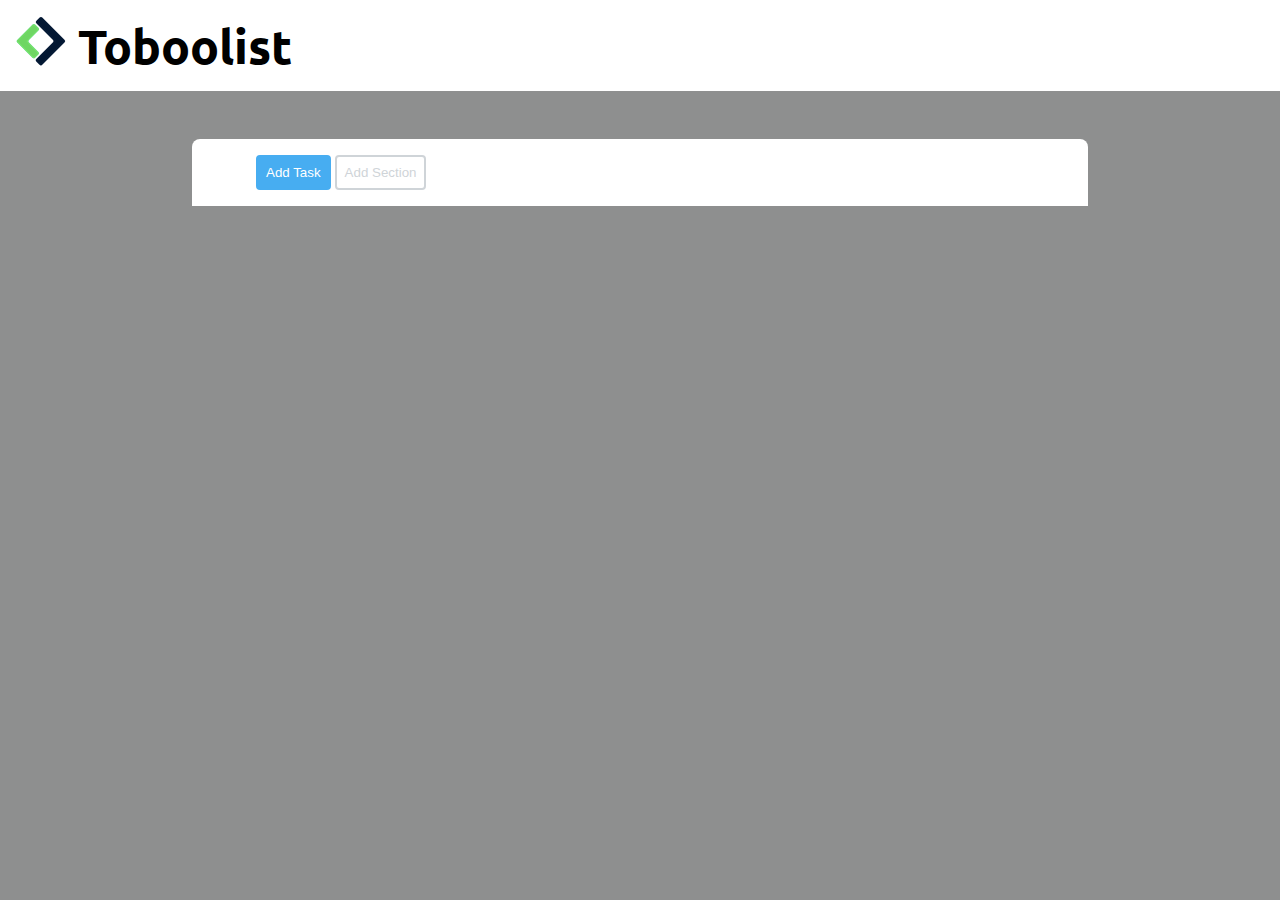
==== index.html @ 9746106b "create first container" ====
<!DOCTYPE html>
<html lang="en">

<head>
    <meta charset="UTF-8">
    <meta name="viewport" content="width=device-width, initial-scale=1.0">
    <title>Toboolist</title>

    <link rel="preconnect" href="https://fonts.googleapis.com">
    <link rel="preconnect" href="https://fonts.gstatic.com" crossorigin>
    <link
        href="https://fonts.googleapis.com/css2?family=Rubik:ital,wght@0,300..900;1,300..900&family=Ubuntu:ital,wght@0,300;0,400;0,500;0,700;1,300;1,400;1,500;1,700&display=swap"
        rel="stylesheet">

    <link rel="stylesheet" href="./assets/css/style.css">
</head>

<body>
    <!-- header -->
    <header>
        <img id="header_image" src="./assets/img/Logo.png" alt="">
        <span id="header_title">Toboolist</span>
    </header>
    <!-- /header -->

    <!-- main -->
    <main>

        <!-- first container -->
        <div class="nav_container">
            <nav id="nav_header">
                <button class="nav_button blue_button">Add Task</button>
                <button class="nav_button white_button">Add Section</button>
            </nav>
        </div>
        <!-- /first container -->


    </main>
    <!-- main -->

</body>

</html>
---- assets/css/style.css ----
/* common */

* {
    margin: 0;
    padding: 0;
    box-sizing: border-box;
}

:root {
    --blue-button: #47adf1;
    --pink-button: #9c72e4;
    --green-button: #64c0a9;
    --limegreen-button: #b0c926;
    --purple-button: #d863a1;
    --orange-button: #f29e33;
    --dark-text: #444851;
    --lightgray-text: #cfd4d8;
    --background-color: #8e8f8f;
}

/* body */

body {
    background-color: var(--background-color);
    font-family: "Ubuntu", serif;
}

/* header */

header {
    background-color: white;
}

#header_image {
    padding: 1rem 0.5rem 1rem 1rem;
}

#header_title {
    display: inline-block;
    font-size: 3rem;
    font-weight: bold;
    vertical-align: top;
    padding: 15px 0;
}

/* main */

main {
    width: 70%;
    margin: auto;
}

.nav_container {
    border-radius: 0.5rem 0.5rem 0 0;
    margin: 3rem auto;
    background-color: white;
}

#nav_header {
    padding: 1rem 4rem;
}

.nav_button {
    padding: 0.5rem;
    border-radius: 0.25rem;
}

.blue_button {
    border: 2px solid var(--blue-button);
    background-color: var(--blue-button);
    color: white;
}

.white_button {
    border: 2px solid var(--lightgray-text);
    background-color: white;
    color: var(--lightgray-text);
}
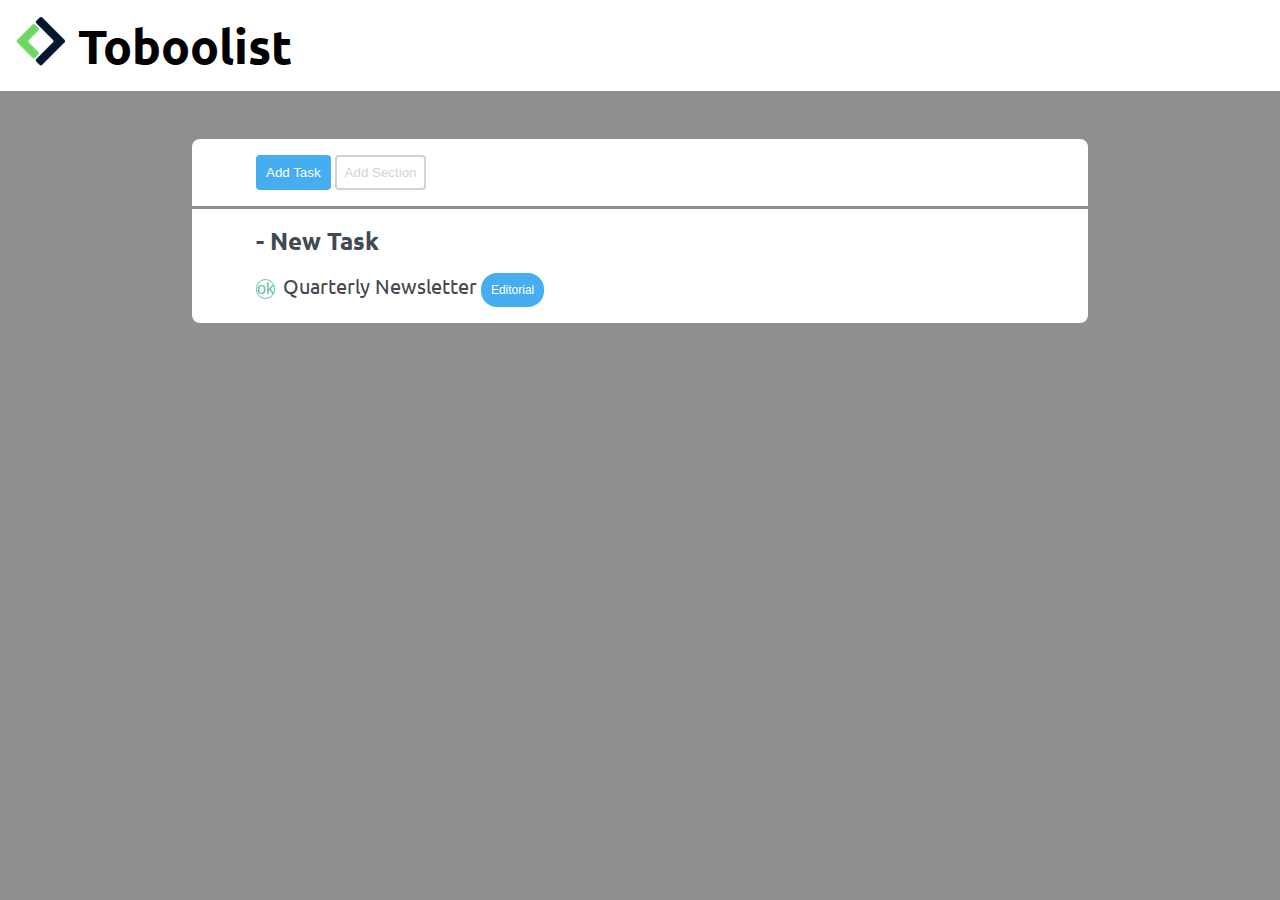
==== commit fae740ea: "create new task section" ====
--- a/index.html
+++ b/index.html
@@ -35,6 +35,22 @@
         </div>
         <!-- /first container -->
 
+        <!-- main container -->
+        <div class="main_container">
+
+            <!-- new task section -->
+            <section id="new_task">
+                <div class="title">- New Task</div>
+                <div class="row">
+                    <button class="ok_button">ok</button>
+                    <span class="task_title">Quarterly Newsletter</span>
+                    <button class="list_button blue_button">Editorial</button>
+                </div>
+            </section>
+            <!-- /new task section -->
+
+        </div>
+        <!-- main container -->
 
     </main>
     <!-- main -->
--- a/assets/css/style.css
+++ b/assets/css/style.css
@@ -52,11 +52,8 @@
 
 .nav_container {
     border-radius: 0.5rem 0.5rem 0 0;
-    margin: 3rem auto;
+    margin: 3rem 0 0 0;
     background-color: white;
-}
-
-#nav_header {
     padding: 1rem 4rem;
 }
 
@@ -75,4 +72,39 @@
     border: 2px solid var(--lightgray-text);
     background-color: white;
     color: var(--lightgray-text);
+}
+
+.main_container {
+    border-radius: 0 0 0.5rem 0.5rem;
+    margin-top: 3px;
+    background-color: white;
+    padding: 1rem 4rem;
+}
+
+.title {
+    font-size: 1.5rem;
+    font-weight: bold;
+    color: var(--dark-text);
+    margin-bottom: 1rem;
+}
+
+.ok_button {
+    border: 1px solid var(--green-button);
+    color: var(--green-button);
+    border-radius: 1rem;
+    font-size: 1rem;
+    background-color: white;
+    margin-right: 0.25rem;
+}
+
+.task_title {
+    font-size: 1.25rem;
+    font-weight: 400;
+    color: var(--dark-text);
+}
+
+.list_button {
+    border-radius: 1rem;
+    padding: 0.5rem;
+    font-size: 0.75rem;
 }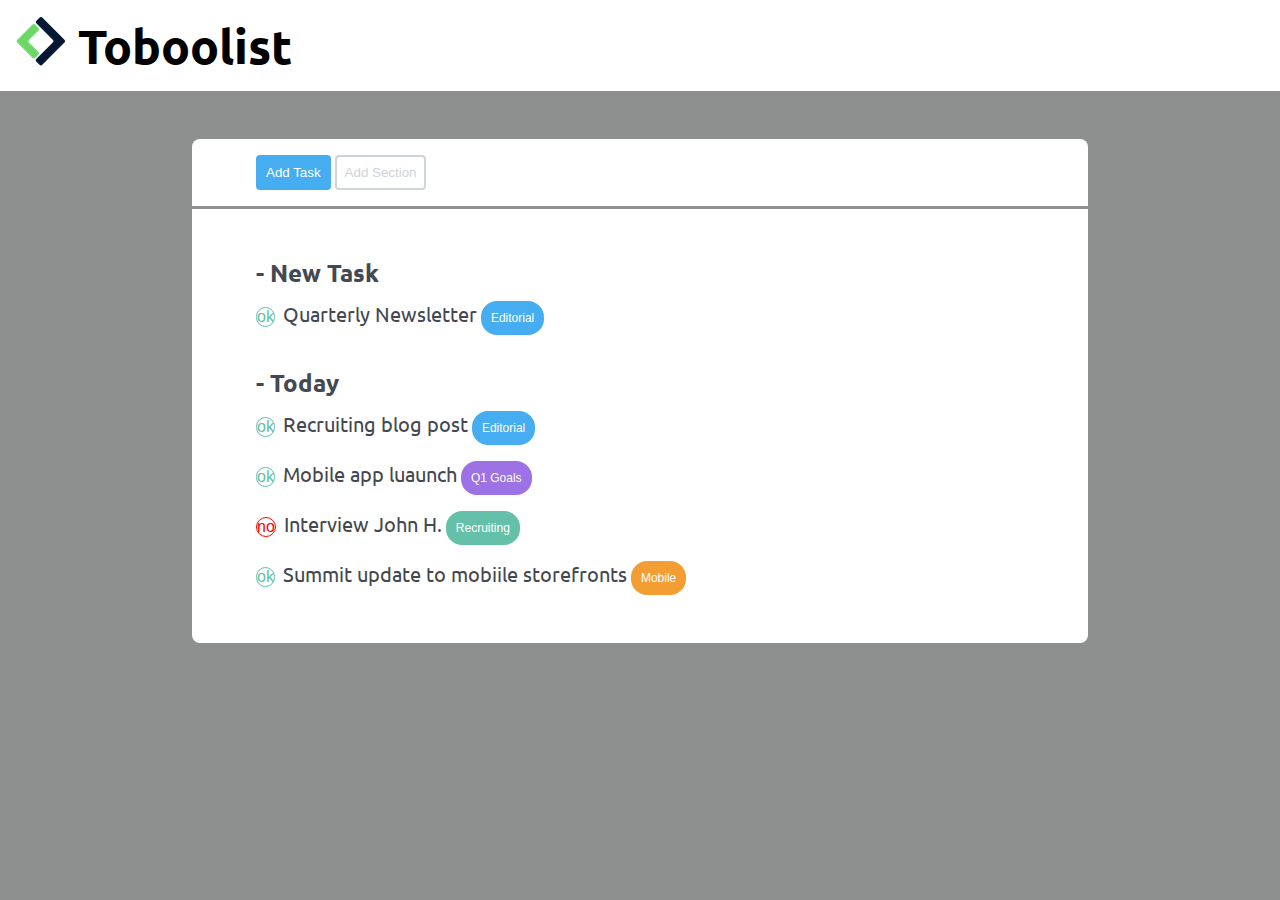
==== commit d4dacb80: "create today section" ====
--- a/index.html
+++ b/index.html
@@ -39,7 +39,7 @@
         <div class="main_container">
 
             <!-- new task section -->
-            <section id="new_task">
+            <section class="section_task">
                 <div class="title">- New Task</div>
                 <div class="row">
                     <button class="ok_button">ok</button>
@@ -48,6 +48,35 @@
                 </div>
             </section>
             <!-- /new task section -->
+
+            <!-- today task section -->
+            <section class="section_task">
+                <div class="title">- Today</div>
+                <div class="row">
+                    <button class="ok_button">ok</button>
+                    <span class="task_title">Recruiting blog post</span>
+                    <button class="list_button blue_button">Editorial</button>
+                </div>
+                <div class="row">
+                    <button class="ok_button">ok</button>
+                    <span class="task_title">Mobile app luaunch</span>
+                    <button class="list_button violet_button">Q1 Goals</button>
+                </div>
+                <div class="row">
+                    <button class="no_button">no</button>
+                    <span class="task_title">Interview John H.</span>
+                    <button class="list_button green_button">Recruiting</button>
+                </div>
+                <div class="row">
+                    <button class="ok_button">ok</button>
+                    <span class="task_title">Summit update to mobiile storefronts</span>
+                    <button class="list_button orange_button">Mobile</button>
+                </div>
+            </section>
+            <!-- /today task section -->
+
+
+
 
         </div>
         <!-- main container -->
--- a/assets/css/style.css
+++ b/assets/css/style.css
@@ -8,7 +8,7 @@
 
 :root {
     --blue-button: #47adf1;
-    --pink-button: #9c72e4;
+    --violet-button: #9c72e4;
     --green-button: #64c0a9;
     --limegreen-button: #b0c926;
     --purple-button: #d863a1;
@@ -68,6 +68,24 @@
     color: white;
 }
 
+.violet_button {
+    border: 2px solid var(--violet-button);
+    background-color: var(--violet-button);
+    color: white;
+}
+
+.green_button {
+    border: 2px solid var(--green-button);
+    background-color: var(--green-button);
+    color: white;
+}
+
+.orange_button {
+    border: 2px solid var(--orange-button);
+    background-color: var(--orange-button);
+    color: white;
+}
+
 .white_button {
     border: 2px solid var(--lightgray-text);
     background-color: white;
@@ -81,16 +99,29 @@
     padding: 1rem 4rem;
 }
 
+.section_task {
+    margin: 2rem 0;
+}
+
 .title {
     font-size: 1.5rem;
     font-weight: bold;
     color: var(--dark-text);
-    margin-bottom: 1rem;
+    margin-bottom: 0.75rem;
 }
 
 .ok_button {
     border: 1px solid var(--green-button);
     color: var(--green-button);
+    border-radius: 1rem;
+    font-size: 1rem;
+    background-color: white;
+    margin-right: 0.25rem;
+}
+
+.no_button {
+    border: 1px solid red;
+    color: red;
     border-radius: 1rem;
     font-size: 1rem;
     background-color: white;
@@ -107,4 +138,8 @@
     border-radius: 1rem;
     padding: 0.5rem;
     font-size: 0.75rem;
+}
+
+.row {
+    margin-bottom: 1rem;
 }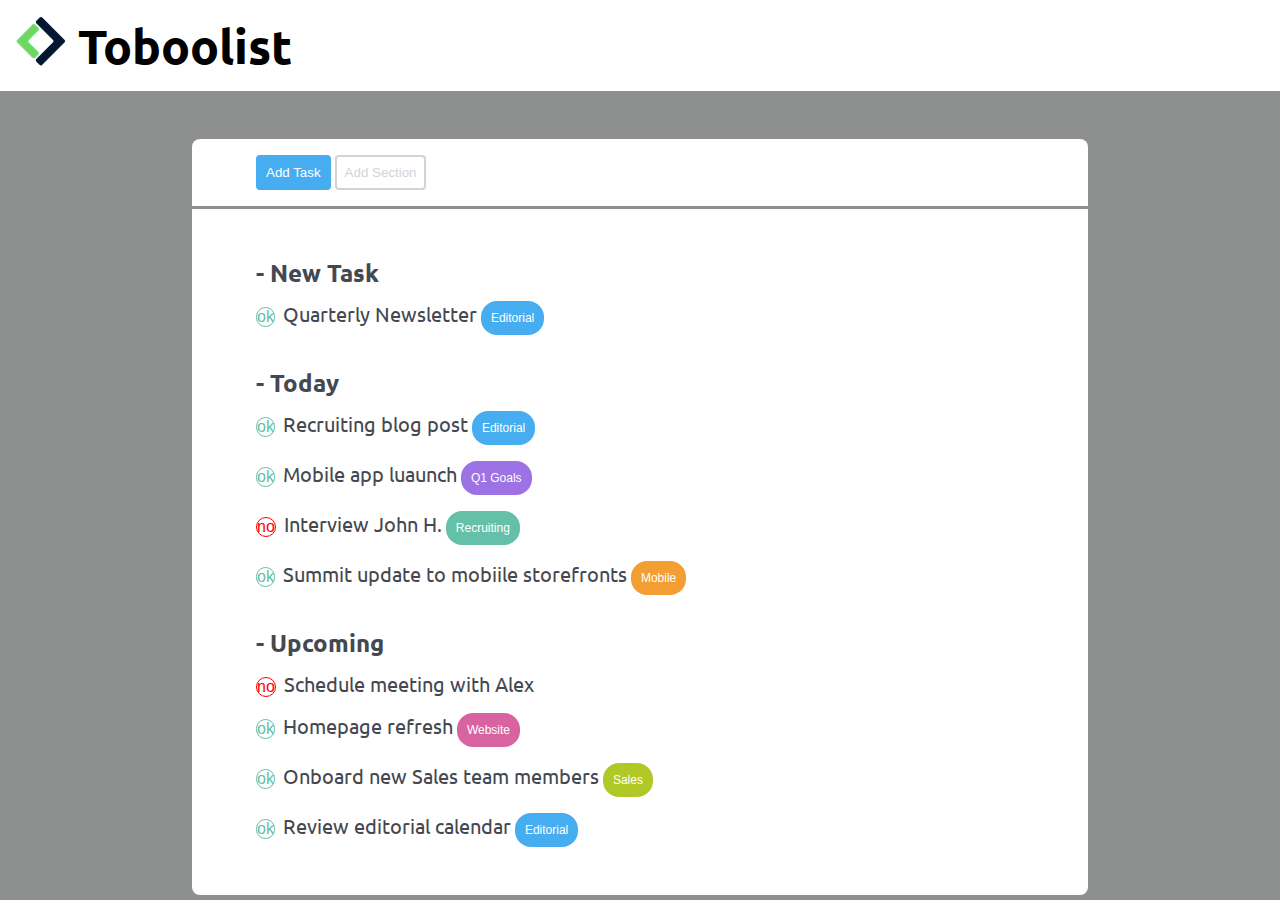
==== commit 65259305: "create upcoming task section" ====
--- a/index.html
+++ b/index.html
@@ -75,8 +75,30 @@
             </section>
             <!-- /today task section -->
 
-
-
+            <!-- upcoming task section -->
+            <section class="section_task">
+                <div class="title">- Upcoming</div>
+                <div class="row">
+                    <button class="no_button">no</button>
+                    <span class="task_title">Schedule meeting with Alex</span>
+                </div>
+                <div class="row">
+                    <button class="ok_button">ok</button>
+                    <span class="task_title">Homepage refresh</span>
+                    <button class="list_button purple_button">Website</button>
+                </div>
+                <div class="row">
+                    <button class="ok_button">ok</button>
+                    <span class="task_title">Onboard new Sales team members</span>
+                    <button class="list_button limegreen_button">Sales</button>
+                </div>
+                <div class="row">
+                    <button class="ok_button">ok</button>
+                    <span class="task_title">Review editorial calendar</span>
+                    <button class="list_button blue_button">Editorial</button>
+                </div>
+            </section>
+            <!-- /upcoming task section -->
 
         </div>
         <!-- main container -->
--- a/assets/css/style.css
+++ b/assets/css/style.css
@@ -60,34 +60,47 @@
 .nav_button {
     padding: 0.5rem;
     border-radius: 0.25rem;
+    color: white;
+    border: 2px solid;
+}
+
+.list_button {
+    color: white;
+    border: 2px solid;
 }
 
 .blue_button {
-    border: 2px solid var(--blue-button);
+    border-color: var(--blue-button);
     background-color: var(--blue-button);
-    color: white;
 }
 
 .violet_button {
-    border: 2px solid var(--violet-button);
+    border-color: var(--violet-button);
     background-color: var(--violet-button);
-    color: white;
 }
 
 .green_button {
-    border: 2px solid var(--green-button);
+    border-color: var(--green-button);
     background-color: var(--green-button);
-    color: white;
 }
 
 .orange_button {
-    border: 2px solid var(--orange-button);
+    border-color: var(--orange-button);
     background-color: var(--orange-button);
-    color: white;
+}
+
+.purple_button {
+    border-color: var(--purple-button);
+    background-color: var(--purple-button);
+}
+
+.limegreen_button {
+    border-color: var(--limegreen-button);
+    background-color: var(--limegreen-button);
 }
 
 .white_button {
-    border: 2px solid var(--lightgray-text);
+    border-color: var(--lightgray-text);
     background-color: white;
     color: var(--lightgray-text);
 }
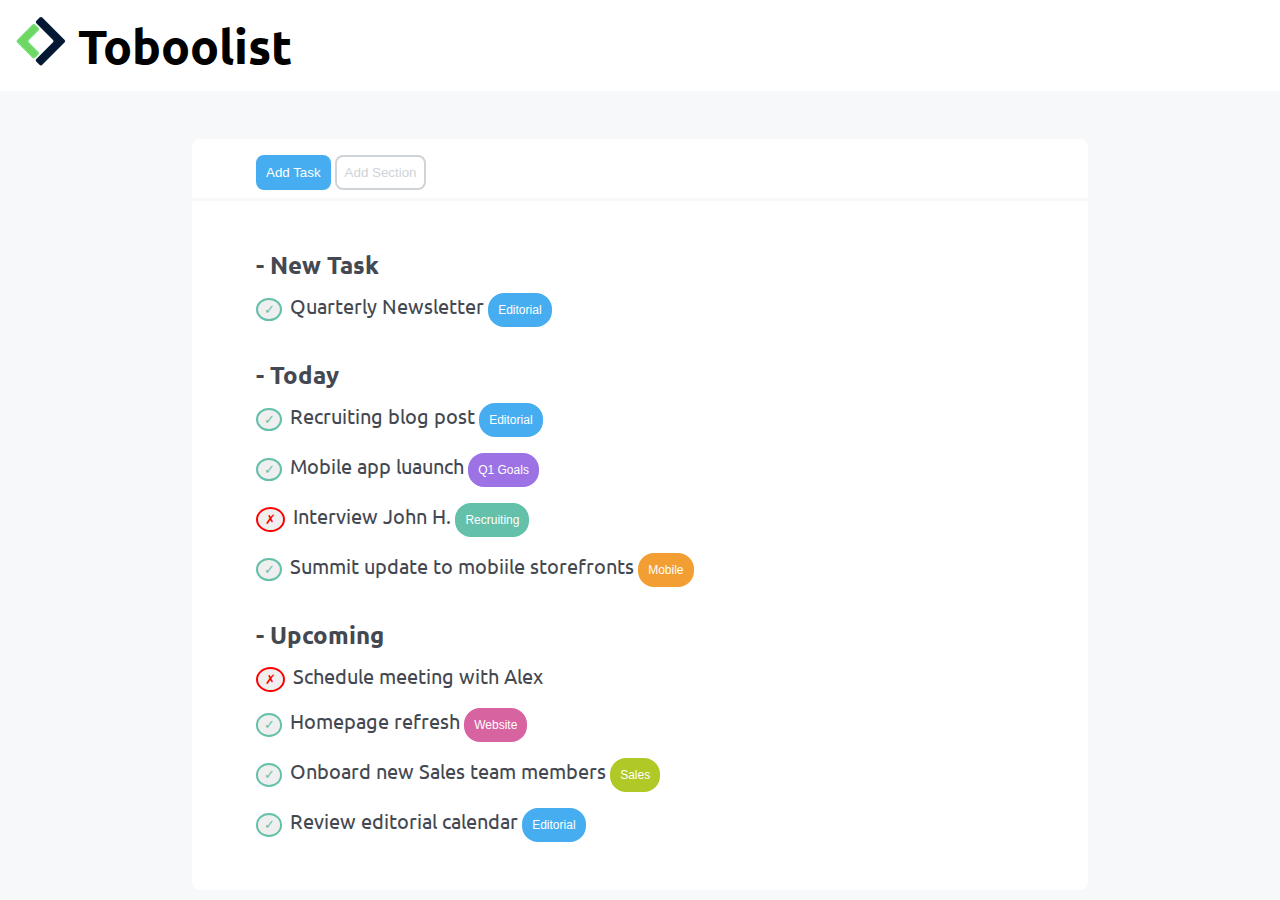
==== commit 0888396c: "create last section" ====
--- a/index.html
+++ b/index.html
@@ -42,7 +42,7 @@
             <section class="section_task">
                 <div class="title">- New Task</div>
                 <div class="row">
-                    <button class="ok_button">ok</button>
+                    <button class="ok_button">&check;</button>
                     <span class="task_title">Quarterly Newsletter</span>
                     <button class="list_button blue_button">Editorial</button>
                 </div>
@@ -53,22 +53,22 @@
             <section class="section_task">
                 <div class="title">- Today</div>
                 <div class="row">
-                    <button class="ok_button">ok</button>
+                    <button class="ok_button">&check;</button>
                     <span class="task_title">Recruiting blog post</span>
                     <button class="list_button blue_button">Editorial</button>
                 </div>
                 <div class="row">
-                    <button class="ok_button">ok</button>
+                    <button class="ok_button">&check;</button>
                     <span class="task_title">Mobile app luaunch</span>
                     <button class="list_button violet_button">Q1 Goals</button>
                 </div>
                 <div class="row">
-                    <button class="no_button">no</button>
+                    <button class="no_button">&cross;</button>
                     <span class="task_title">Interview John H.</span>
                     <button class="list_button green_button">Recruiting</button>
                 </div>
                 <div class="row">
-                    <button class="ok_button">ok</button>
+                    <button class="ok_button">&check;</button>
                     <span class="task_title">Summit update to mobiile storefronts</span>
                     <button class="list_button orange_button">Mobile</button>
                 </div>
@@ -79,21 +79,21 @@
             <section class="section_task">
                 <div class="title">- Upcoming</div>
                 <div class="row">
-                    <button class="no_button">no</button>
+                    <button class="no_button">&cross;</button>
                     <span class="task_title">Schedule meeting with Alex</span>
                 </div>
                 <div class="row">
-                    <button class="ok_button">ok</button>
+                    <button class="ok_button">&check;</button>
                     <span class="task_title">Homepage refresh</span>
                     <button class="list_button purple_button">Website</button>
                 </div>
                 <div class="row">
-                    <button class="ok_button">ok</button>
+                    <button class="ok_button">&check;</button>
                     <span class="task_title">Onboard new Sales team members</span>
                     <button class="list_button limegreen_button">Sales</button>
                 </div>
                 <div class="row">
-                    <button class="ok_button">ok</button>
+                    <button class="ok_button">&check;</button>
                     <span class="task_title">Review editorial calendar</span>
                     <button class="list_button blue_button">Editorial</button>
                 </div>
--- a/assets/css/style.css
+++ b/assets/css/style.css
@@ -15,7 +15,7 @@
     --orange-button: #f29e33;
     --dark-text: #444851;
     --lightgray-text: #cfd4d8;
-    --background-color: #8e8f8f;
+    --background-color: #f6f8f9;
 }
 
 /* body */
@@ -54,12 +54,12 @@
     border-radius: 0.5rem 0.5rem 0 0;
     margin: 3rem 0 0 0;
     background-color: white;
-    padding: 1rem 4rem;
+    padding: 1rem 4rem 0.5rem 4rem;
 }
 
 .nav_button {
     padding: 0.5rem;
-    border-radius: 0.25rem;
+    border-radius: 0.5rem;
     color: white;
     border: 2px solid;
 }
@@ -124,20 +124,18 @@
 }
 
 .ok_button {
-    border: 1px solid var(--green-button);
     color: var(--green-button);
-    border-radius: 1rem;
-    font-size: 1rem;
-    background-color: white;
+    border: 2px solid var(--green-button);
+    border-radius: 50%;
+    padding: 0.15rem 0.35rem;
     margin-right: 0.25rem;
 }
 
 .no_button {
-    border: 1px solid red;
     color: red;
-    border-radius: 1rem;
-    font-size: 1rem;
-    background-color: white;
+    border: 2px solid red;
+    border-radius: 50%;
+    padding: 0.2rem 0.45rem;
     margin-right: 0.25rem;
 }
 
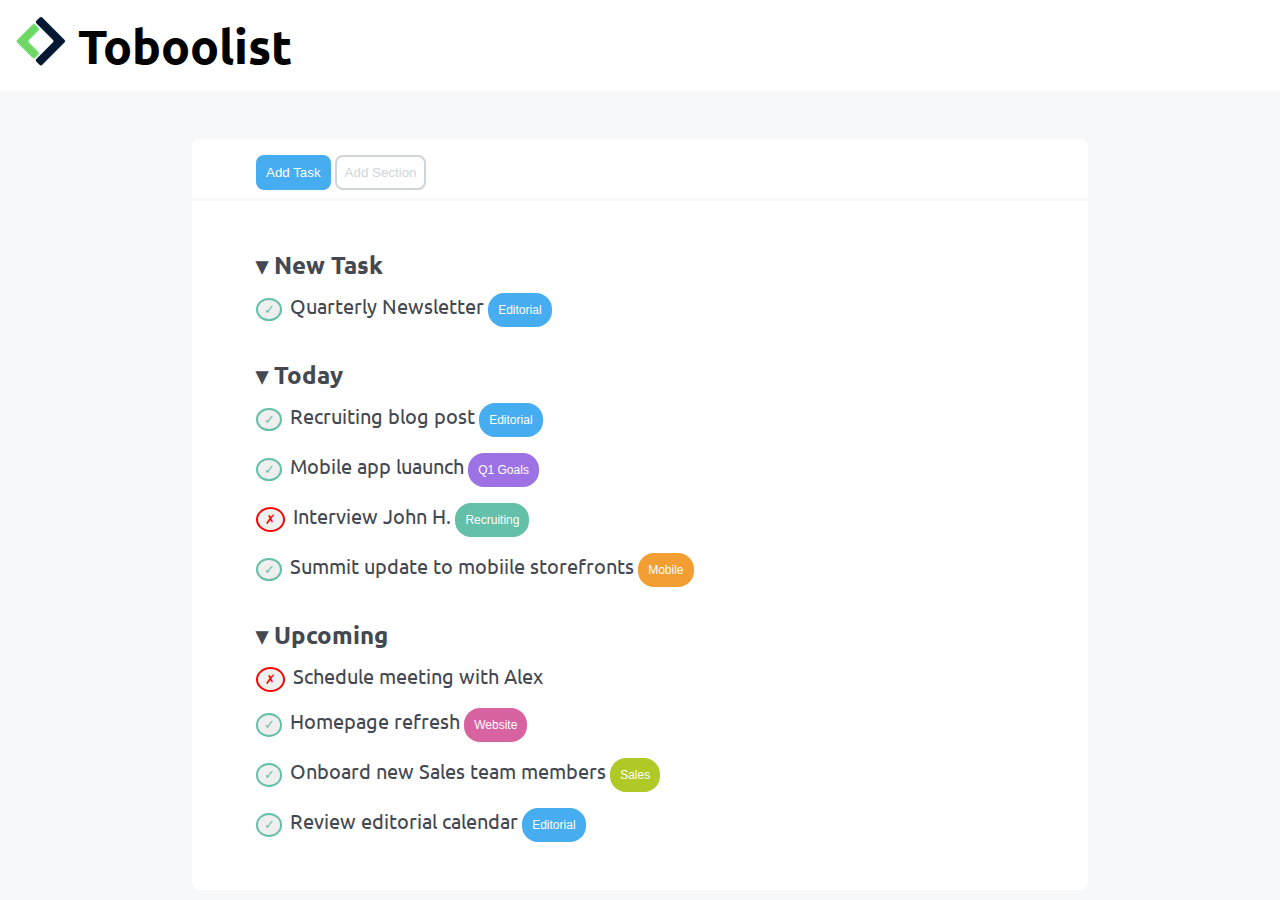
==== commit 3108d851: "correct last commit" ====
--- a/index.html
+++ b/index.html
@@ -40,7 +40,7 @@
 
             <!-- new task section -->
             <section class="section_task">
-                <div class="title">- New Task</div>
+                <div class="title">&#x25BE; New Task</div>
                 <div class="row">
                     <button class="ok_button">&check;</button>
                     <span class="task_title">Quarterly Newsletter</span>
@@ -51,7 +51,7 @@
 
             <!-- today task section -->
             <section class="section_task">
-                <div class="title">- Today</div>
+                <div class="title">&#x25BE; Today</div>
                 <div class="row">
                     <button class="ok_button">&check;</button>
                     <span class="task_title">Recruiting blog post</span>
@@ -77,7 +77,7 @@
 
             <!-- upcoming task section -->
             <section class="section_task">
-                <div class="title">- Upcoming</div>
+                <div class="title">&#x25BE; Upcoming</div>
                 <div class="row">
                     <button class="no_button">&cross;</button>
                     <span class="task_title">Schedule meeting with Alex</span>
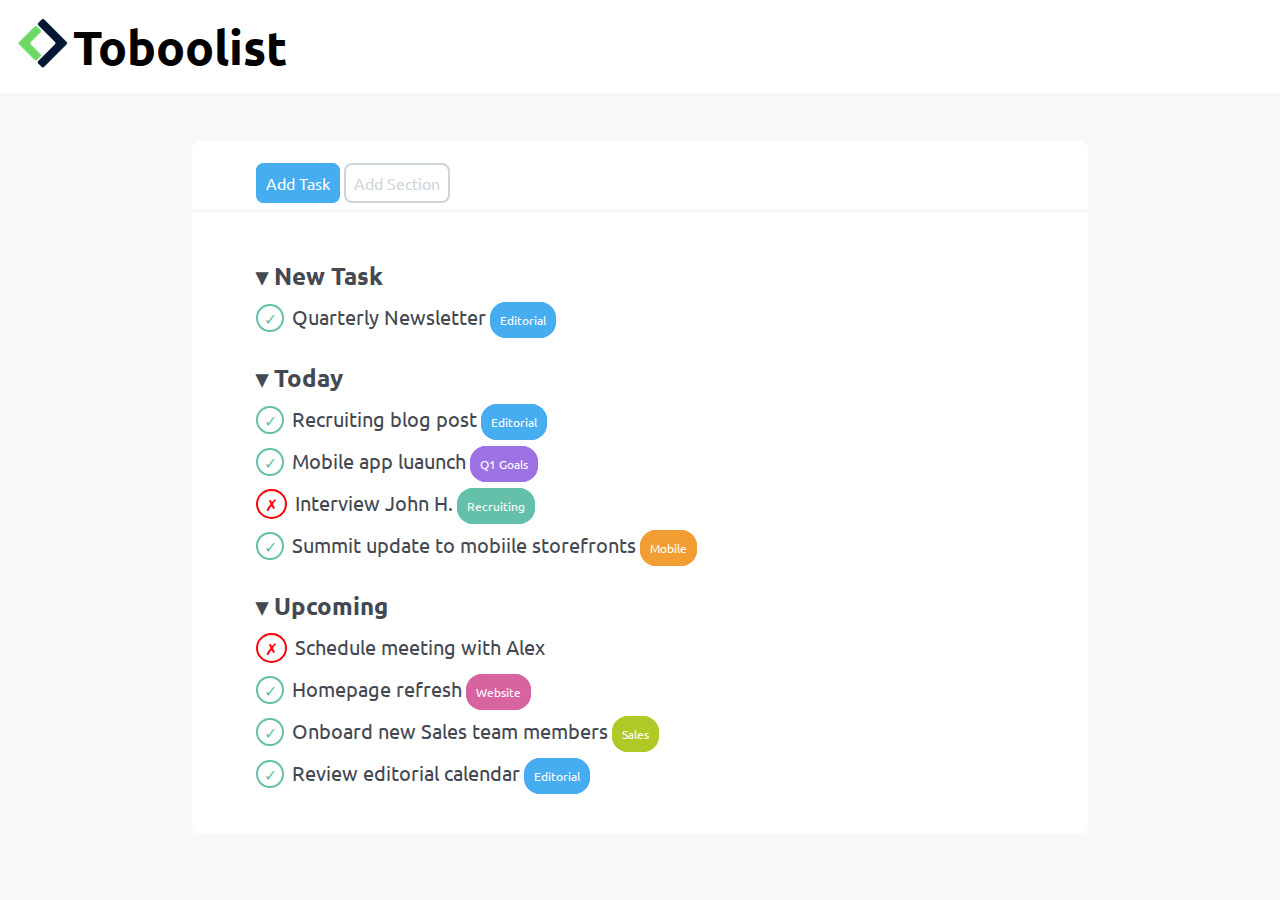
==== commit b7341227: "correct exercise" ====
--- a/index.html
+++ b/index.html
@@ -2,109 +2,109 @@
 <html lang="en">
 
 <head>
-    <meta charset="UTF-8">
-    <meta name="viewport" content="width=device-width, initial-scale=1.0">
-    <title>Toboolist</title>
+  <meta charset="UTF-8">
+  <meta name="viewport" content="width=device-width, initial-scale=1.0">
+  <title>Toboolist</title>
 
-    <link rel="preconnect" href="https://fonts.googleapis.com">
-    <link rel="preconnect" href="https://fonts.gstatic.com" crossorigin>
-    <link
-        href="https://fonts.googleapis.com/css2?family=Rubik:ital,wght@0,300..900;1,300..900&family=Ubuntu:ital,wght@0,300;0,400;0,500;0,700;1,300;1,400;1,500;1,700&display=swap"
-        rel="stylesheet">
+  <link rel="preconnect" href="https://fonts.googleapis.com">
+  <link rel="preconnect" href="https://fonts.gstatic.com" crossorigin>
+  <link
+    href="https://fonts.googleapis.com/css2?family=Rubik:ital,wght@0,300..900;1,300..900&family=Ubuntu:ital,wght@0,300;0,400;0,500;0,700;1,300;1,400;1,500;1,700&display=swap"
+    rel="stylesheet">
 
-    <link rel="stylesheet" href="./assets/css/style.css">
+  <link rel="stylesheet" href="./assets/css/style.css">
 </head>
 
 <body>
-    <!-- header -->
-    <header>
-        <img id="header_image" src="./assets/img/Logo.png" alt="">
-        <span id="header_title">Toboolist</span>
-    </header>
-    <!-- /header -->
+  <!-- header -->
+  <header>
+    <img id="header_image" src="./assets/img/logo copia.png" alt="logo image">
+    <span id="header_title">Toboolist</span>
+  </header>
+  <!-- /header -->
 
-    <!-- main -->
-    <main>
+  <!-- main -->
+  <main>
 
-        <!-- first container -->
-        <div class="nav_container">
-            <nav id="nav_header">
-                <button class="nav_button blue_button">Add Task</button>
-                <button class="nav_button white_button">Add Section</button>
-            </nav>
+    <!-- first container -->
+    <div class="nav_container">
+      <nav id="nav_header">
+        <span class="nav_button blue_button">Add Task</span>
+        <span class="nav_button white_button">Add Section</span>
+      </nav>
+    </div>
+    <!-- /first container -->
+
+    <!-- main container -->
+    <div class="main_container">
+
+      <!-- new task section -->
+      <section class="section_task">
+        <div class="title">&#x25BE; New Task</div>
+        <div class="row">
+          <span class="ok_button">&check;</span>
+          <span class="task_title">Quarterly Newsletter</span>
+          <span class="list_button blue_button">Editorial</span>
         </div>
-        <!-- /first container -->
+      </section>
+      <!-- /new task section -->
 
-        <!-- main container -->
-        <div class="main_container">
+      <!-- today task section -->
+      <section class="section_task">
+        <div class="title">&#x25BE; Today</div>
+        <div class="row">
+          <span class="ok_button">&check;</span>
+          <span class="task_title">Recruiting blog post</span>
+          <span class="list_button blue_button">Editorial</span>
+        </div>
+        <div class="row">
+          <span class="ok_button">&check;</span>
+          <span class="task_title">Mobile app luaunch</span>
+          <span class="list_button violet_button">Q1 Goals</span>
+        </div>
+        <div class="row">
+          <span class="no_button">&cross;</span>
+          <span class="task_title">Interview John H.</span>
+          <span class="list_button green_button">Recruiting</span>
+        </div>
+        <div class="row">
+          <span class="ok_button">&check;</span>
+          <span class="task_title">Summit update to mobiile storefronts</span>
+          <span class="list_button orange_button">Mobile</span>
+        </div>
+      </section>
+      <!-- /today task section -->
 
-            <!-- new task section -->
-            <section class="section_task">
-                <div class="title">&#x25BE; New Task</div>
-                <div class="row">
-                    <button class="ok_button">&check;</button>
-                    <span class="task_title">Quarterly Newsletter</span>
-                    <button class="list_button blue_button">Editorial</button>
-                </div>
-            </section>
-            <!-- /new task section -->
+      <!-- upcoming task section -->
+      <section class="section_task">
+        <div class="title">&#x25BE; Upcoming</div>
+        <div class="row">
+          <span class="no_button">&cross;</span>
+          <span class="task_title">Schedule meeting with Alex</span>
+        </div>
+        <div class="row">
+          <span class="ok_button">&check;</span>
+          <span class="task_title">Homepage refresh</span>
+          <span class="list_button purple_button">Website</span>
+        </div>
+        <div class="row">
+          <span class="ok_button">&check;</span>
+          <span class="task_title">Onboard new Sales team members</span>
+          <span class="list_button limegreen_button">Sales</span>
+        </div>
+        <div class="row">
+          <span class="ok_button">&check;</span>
+          <span class="task_title">Review editorial calendar</span>
+          <span class="list_button blue_button">Editorial</span>
+        </div>
+      </section>
+      <!-- /upcoming task section -->
 
-            <!-- today task section -->
-            <section class="section_task">
-                <div class="title">&#x25BE; Today</div>
-                <div class="row">
-                    <button class="ok_button">&check;</button>
-                    <span class="task_title">Recruiting blog post</span>
-                    <button class="list_button blue_button">Editorial</button>
-                </div>
-                <div class="row">
-                    <button class="ok_button">&check;</button>
-                    <span class="task_title">Mobile app luaunch</span>
-                    <button class="list_button violet_button">Q1 Goals</button>
-                </div>
-                <div class="row">
-                    <button class="no_button">&cross;</button>
-                    <span class="task_title">Interview John H.</span>
-                    <button class="list_button green_button">Recruiting</button>
-                </div>
-                <div class="row">
-                    <button class="ok_button">&check;</button>
-                    <span class="task_title">Summit update to mobiile storefronts</span>
-                    <button class="list_button orange_button">Mobile</button>
-                </div>
-            </section>
-            <!-- /today task section -->
+    </div>
+    <!-- main container -->
 
-            <!-- upcoming task section -->
-            <section class="section_task">
-                <div class="title">&#x25BE; Upcoming</div>
-                <div class="row">
-                    <button class="no_button">&cross;</button>
-                    <span class="task_title">Schedule meeting with Alex</span>
-                </div>
-                <div class="row">
-                    <button class="ok_button">&check;</button>
-                    <span class="task_title">Homepage refresh</span>
-                    <button class="list_button purple_button">Website</button>
-                </div>
-                <div class="row">
-                    <button class="ok_button">&check;</button>
-                    <span class="task_title">Onboard new Sales team members</span>
-                    <button class="list_button limegreen_button">Sales</button>
-                </div>
-                <div class="row">
-                    <button class="ok_button">&check;</button>
-                    <span class="task_title">Review editorial calendar</span>
-                    <button class="list_button blue_button">Editorial</button>
-                </div>
-            </section>
-            <!-- /upcoming task section -->
-
-        </div>
-        <!-- main container -->
-
-    </main>
-    <!-- main -->
+  </main>
+  <!-- main -->
 
 </body>
 
--- a/assets/css/style.css
+++ b/assets/css/style.css
@@ -1,156 +1,154 @@
 /* common */
 
 * {
-    margin: 0;
-    padding: 0;
-    box-sizing: border-box;
+  margin: 0;
+  padding: 0;
+  box-sizing: border-box;
 }
 
 :root {
-    --blue-button: #47adf1;
-    --violet-button: #9c72e4;
-    --green-button: #64c0a9;
-    --limegreen-button: #b0c926;
-    --purple-button: #d863a1;
-    --orange-button: #f29e33;
-    --dark-text: #444851;
-    --lightgray-text: #cfd4d8;
-    --background-color: #f6f8f9;
+  --blue-button: #47adf1;
+  --violet-button: #9c72e4;
+  --green-button: #64c0a9;
+  --limegreen-button: #b0c926;
+  --purple-button: #d863a1;
+  --orange-button: #f29e33;
+  --dark-text: #444851;
+  --lightgray-text: #cfd4d8;
+  --background-color: #f6f8f9;
 }
 
 /* body */
 
 body {
-    background-color: var(--background-color);
-    font-family: "Ubuntu", serif;
+  background-color: var(--background-color);
+  font-family: "Ubuntu", serif;
 }
 
 /* header */
 
 header {
-    background-color: white;
+  background-color: white;
+  padding: 1rem 1rem 1rem 1rem;
 }
 
-#header_image {
-    padding: 1rem 0.5rem 1rem 1rem;
-}
 
 #header_title {
-    display: inline-block;
-    font-size: 3rem;
-    font-weight: bold;
-    vertical-align: top;
-    padding: 15px 0;
+  font-size: 3rem;
+  font-weight: bold;
+  vertical-align: top;
 }
 
 /* main */
 
 main {
-    width: 70%;
-    margin: auto;
+  width: 70%;
+  margin: auto;
 }
 
 .nav_container {
-    border-radius: 0.5rem 0.5rem 0 0;
-    margin: 3rem 0 0 0;
-    background-color: white;
-    padding: 1rem 4rem 0.5rem 4rem;
+  border-radius: 0.5rem 0.5rem 0 0;
+  margin: 3rem 0 0 0;
+  background-color: white;
+  padding: 2rem 4rem 1rem 4rem;
 }
 
 .nav_button {
-    padding: 0.5rem;
-    border-radius: 0.5rem;
-    color: white;
-    border: 2px solid;
+  padding: 0.5rem;
+  border-radius: 0.5rem;
+  color: white;
+  border: 2px solid;
 }
 
 .list_button {
-    color: white;
-    border: 2px solid;
+  color: white;
+  border: 2px solid;
 }
 
 .blue_button {
-    border-color: var(--blue-button);
-    background-color: var(--blue-button);
+  border-color: var(--blue-button);
+  background-color: var(--blue-button);
 }
 
 .violet_button {
-    border-color: var(--violet-button);
-    background-color: var(--violet-button);
+  border-color: var(--violet-button);
+  background-color: var(--violet-button);
 }
 
 .green_button {
-    border-color: var(--green-button);
-    background-color: var(--green-button);
+  border-color: var(--green-button);
+  background-color: var(--green-button);
 }
 
 .orange_button {
-    border-color: var(--orange-button);
-    background-color: var(--orange-button);
+  border-color: var(--orange-button);
+  background-color: var(--orange-button);
 }
 
 .purple_button {
-    border-color: var(--purple-button);
-    background-color: var(--purple-button);
+  border-color: var(--purple-button);
+  background-color: var(--purple-button);
 }
 
 .limegreen_button {
-    border-color: var(--limegreen-button);
-    background-color: var(--limegreen-button);
+  border-color: var(--limegreen-button);
+  background-color: var(--limegreen-button);
 }
 
 .white_button {
-    border-color: var(--lightgray-text);
-    background-color: white;
-    color: var(--lightgray-text);
+  border-color: var(--lightgray-text);
+  background-color: white;
+  color: var(--lightgray-text);
 }
 
 .main_container {
-    border-radius: 0 0 0.5rem 0.5rem;
-    margin-top: 3px;
-    background-color: white;
-    padding: 1rem 4rem;
+  border-radius: 0 0 0.5rem 0.5rem;
+  margin-top: 3px;
+  background-color: white;
+  padding: 1rem 4rem;
 }
 
 .section_task {
-    margin: 2rem 0;
+  margin: 2rem 0;
 }
 
 .title {
-    font-size: 1.5rem;
-    font-weight: bold;
-    color: var(--dark-text);
-    margin-bottom: 0.75rem;
+  font-size: 1.5rem;
+  font-weight: bold;
+  color: var(--dark-text);
+  margin-bottom: 0.75rem;
 }
 
 .ok_button {
-    color: var(--green-button);
-    border: 2px solid var(--green-button);
-    border-radius: 50%;
-    padding: 0.15rem 0.35rem;
-    margin-right: 0.25rem;
+  color: var(--green-button);
+  border: 2px solid var(--green-button);
+  border-radius: 50%;
+  padding: 0.15rem 0.35rem;
+  margin-right: 0.25rem;
+  background-color: white;
 }
 
 .no_button {
-    color: red;
-    border: 2px solid red;
-    border-radius: 50%;
-    padding: 0.2rem 0.45rem;
-    margin-right: 0.25rem;
+  color: red;
+  border: 2px solid red;
+  border-radius: 50%;
+  padding: 0.2rem 0.45rem;
+  margin-right: 0.25rem;
+  background-color: white;
 }
 
 .task_title {
-    font-size: 1.25rem;
-    font-weight: 400;
-    color: var(--dark-text);
+  font-size: 1.25rem;
+  font-weight: 400;
+  color: var(--dark-text);
 }
 
 .list_button {
-    border-radius: 1rem;
-    padding: 0.5rem;
-    font-size: 0.75rem;
+  border-radius: 1rem;
+  padding: 0.5rem;
+  font-size: 0.75rem;
 }
 
 .row {
-    margin-bottom: 1rem;
+  margin-bottom: 1rem;
 }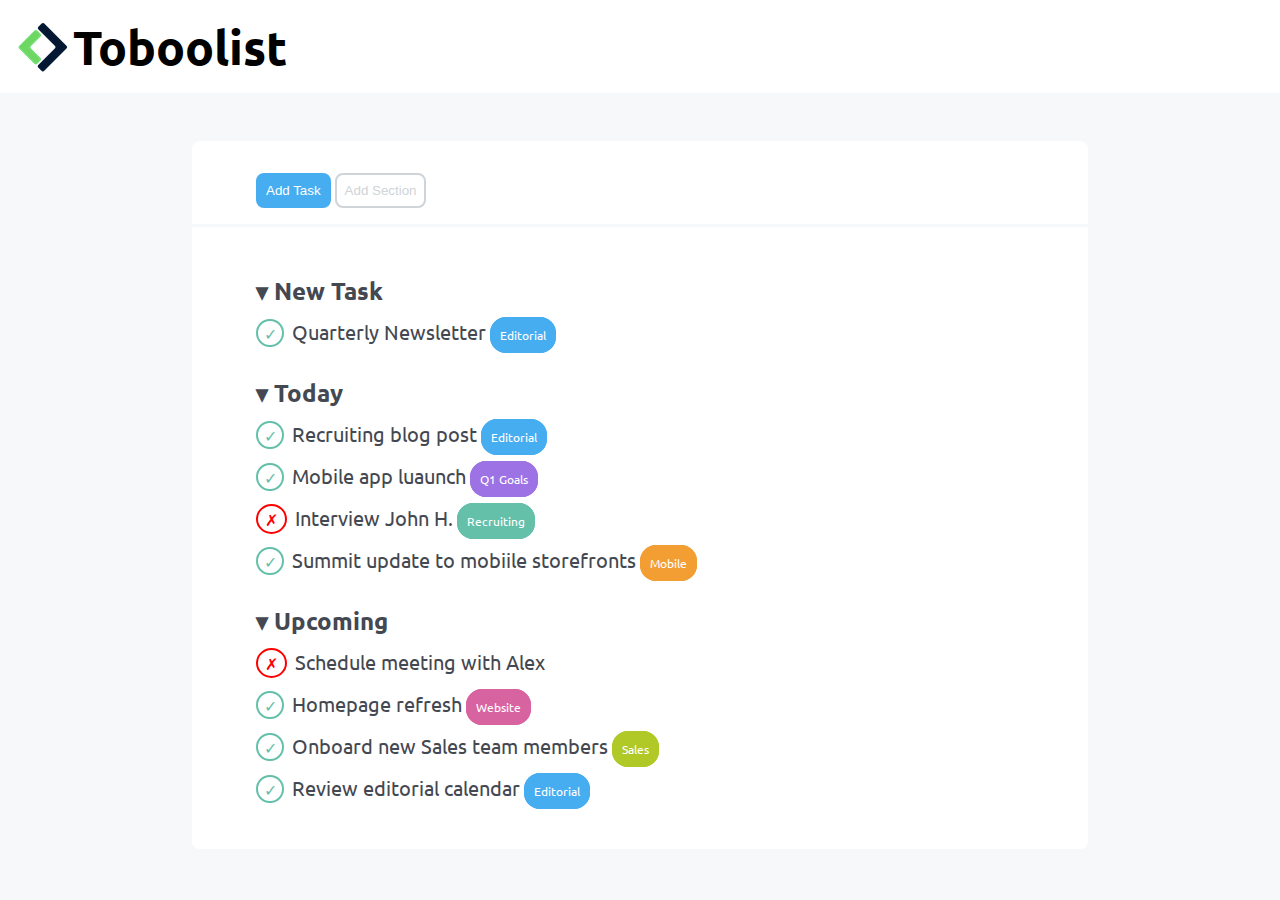
==== commit 3880f2b8: "correct excercise" ====
--- a/index.html
+++ b/index.html
@@ -29,8 +29,8 @@
     <!-- first container -->
     <div class="nav_container">
       <nav id="nav_header">
-        <span class="nav_button blue_button">Add Task</span>
-        <span class="nav_button white_button">Add Section</span>
+        <button class="nav_button blue_button">Add Task</button>
+        <button class="nav_button white_button">Add Section</button>
       </nav>
     </div>
     <!-- /first container -->
--- a/assets/css/style.css
+++ b/assets/css/style.css
@@ -36,7 +36,11 @@
 #header_title {
   font-size: 3rem;
   font-weight: bold;
-  vertical-align: top;
+  vertical-align: middle;
+}
+
+#header_image {
+  vertical-align: middle;
 }
 
 /* main */
